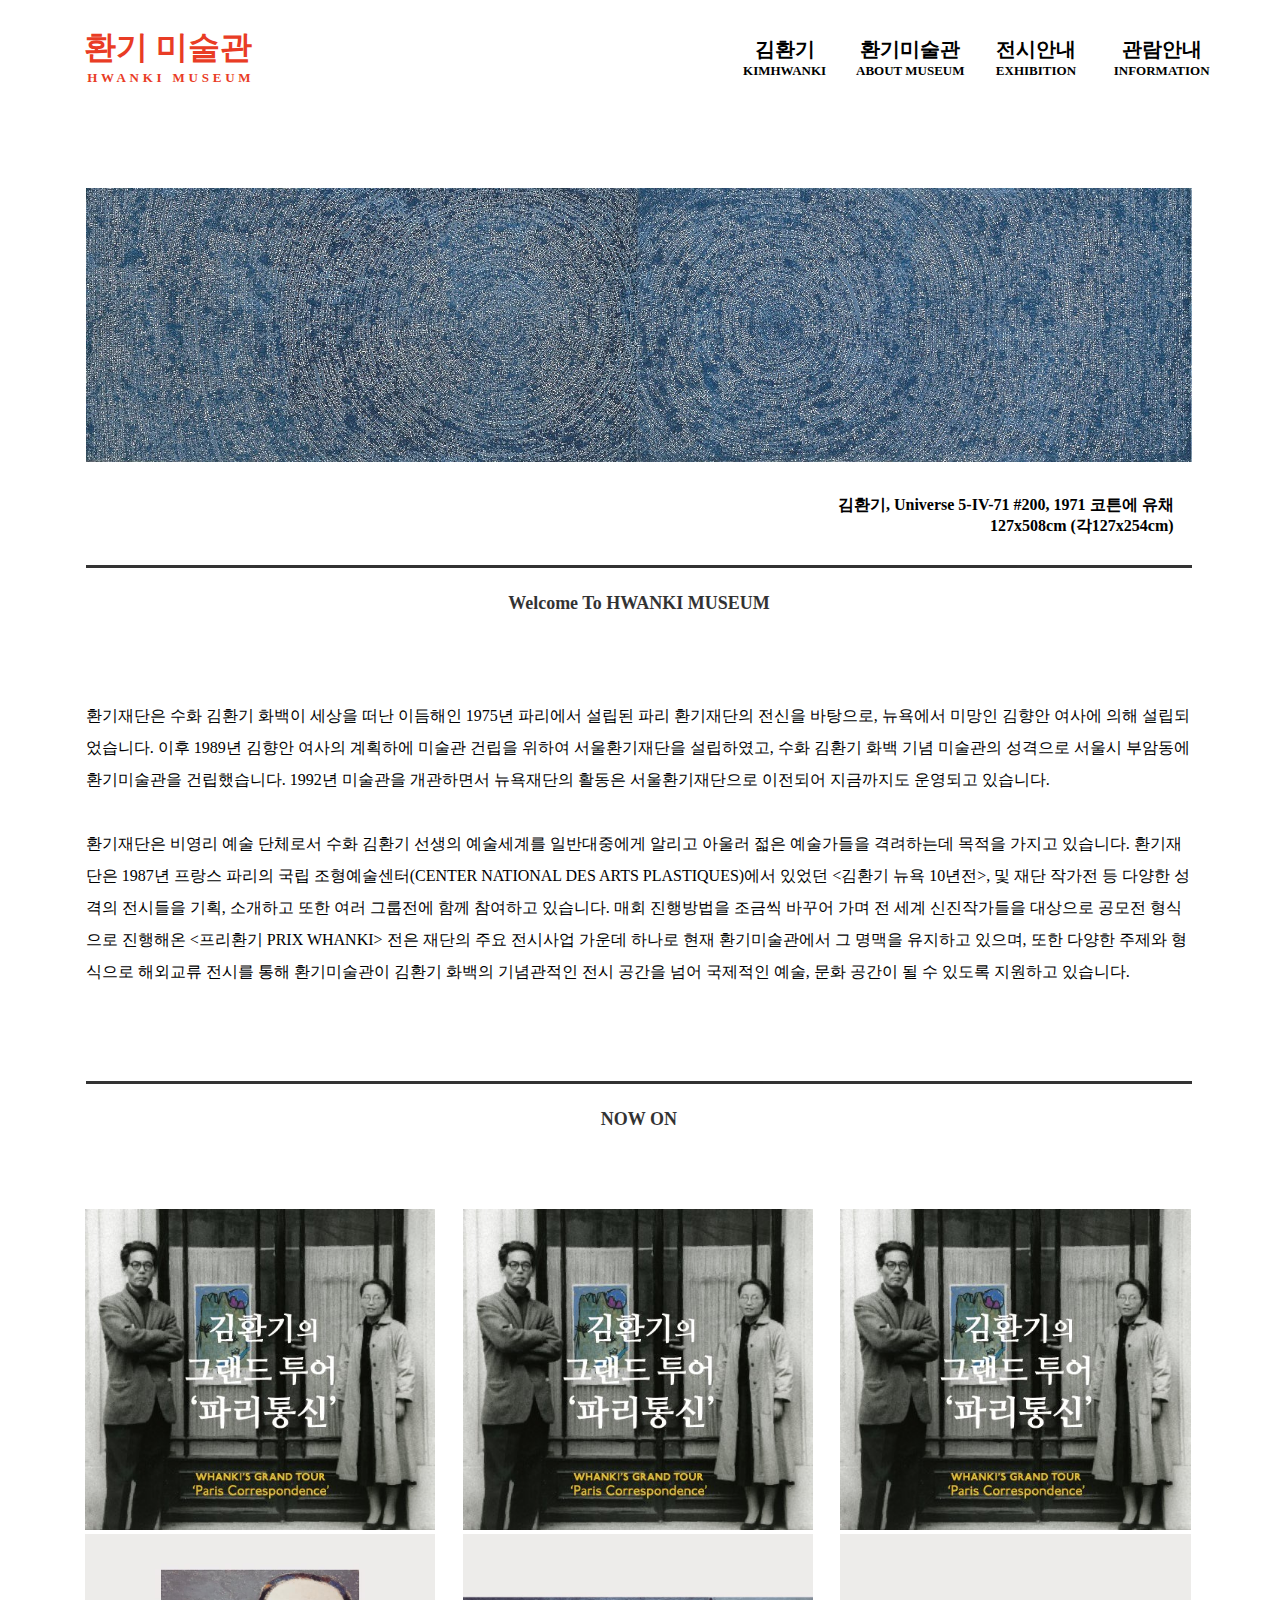
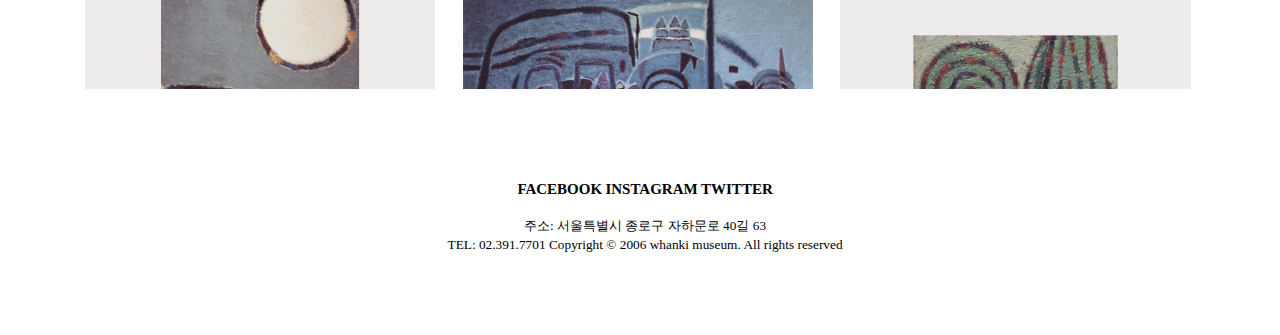
==== homie.html @ d7f0e050 "final add" ====
<!DOCTYPE html>
<html lang="en">
<head>
    <meta charset="UTF-8">
    <meta http-equiv="X-UA-Compatible" content="IE=edge">
    <meta name="viewport" content="width=device-width, initial-scale=1.0">
    <title>HWANKI MUSEUM</title>
    <link type="image/x-icon" rel="shortcut icon" href="logo.jpg">
    <link type="text/css" rel="stylesheet" href="menu.css">
    <style>
           
        section{
            position:relative;
            top:20%;
            width:100%;
            padding-bottom:20%;
        }
        section img#universe{
            position:relative;
            top:0%;
            left:4.5%;
            width:90%;

        }
        p#imgCaption{
            position:relative;
            top:0%;
            left:2%;
            padding:1%;
            width:90%;
            text-align:right;

        }
        section div#welcome{
            position:relative;
            width:90%;
            top:10%;
            left:4.5%;
            color:black;
            border-top:3px solid black;
            text-align:center;
            font-size:18px;  
            padding:2% 0%;
            opacity:80%;

        }
        section p#introduce{
            position:relative;
            top:15%;
            left:4.5%;
            width:90%;
            margin:5% 0%;
            font-size:16px;
            line-height:200%;
            /* border:3px solid red; */
        }
        section p#now{
            position:relative;
            width:90%;
            
            top:20%;
            left:4.5%;
            color:black;
            border-top:3px solid black;
            text-align:center;
            font-size:18px;  
            padding:2% 0% 5% 0%;
            opacity:80%;
        }
        section #mainImage{
            position:relative;
            overflow:hidden;
            
            left:3.5%;
            width:95%;
            height:480px;
            

        }
        section #mainImage div.slide{
            display:inline-block;
            position:relative;
            width:30%;
            margin-left:1%;
            margin-right:1%;
            animation:slide 8s infinite alternate;
            animation-delay:2s;
            z-index:0;

        }
        
        section #mainImage div.slide img{
            width:100%;
            

        }    
        @keyframes slide{
            from{
                top:0%;
                
            }
            to{
                top:-106%;
            }
        }
        
    </style>
</head>
<body>
    <header>
        <h1><a href="homie.html" >환기 미술관<br><div class='en'id='first'>HWANKI MUSEUM</div></a></h1>
        <nav id='top'>
            <ul><b>
                <li class='topM'><a href='m1-1.html'>김환기<br><div class='en'>KIMHWANKI</div></a>
                <ul class='subM' id='sub1'>
                    <li><a href='m1-1.html'>연보</a></li>
                    
                    <li><a href='m1-2.html'>작품세계</a></li>
                </ul>
                </li>
                <li class='topM' ><a href='m2-1.html'>환기미술관<br><div class='en'>ABOUT MUSEUM</div></a>
                <ul class='subM' id='sub2'>
                    <li><a href='m2-1.html'>설립자 메세지</a></li>
                    <li><a href='m2-2.html'>디렉터 메세지</a></li>
                    <li><a href='m2-3.html'>설계자 메세지</a></li>
                    <li><a href='m2-4.html'>미술관 건물안내</a></li>
                </ul>
                </li> 
                <li class='topM' ><a href='m3-1.html'>전시안내<br><div class='en'>EXHIBITION</div></a>
                <ul class='subM' id='sub3'>
                    <li><a href='m3-1.html'>현재전시</a></li>
                    <li><a href='m3-2.html'>지난전시</a></li>
                </ul>
                </li>
                <li class='topM'><a href='m4.html' class='menuLink'>관람안내<br><div class='en'>INFORMATION</div></a></li></b>
            </ul>
        <nav>
    </header>
    <section>
        <img src="우주.jpg" id='universe'>
        <p id='imgCaption'><b>
            김환기, Universe 5-IV-71 #200, 1971 코튼에 유채<br>
            127x508cm (각127x254cm)</b>
        </p>
        <div id='welcome'>
            <b>Welcome To HWANKI MUSEUM</b>
        </div>
        <p id='introduce'>
           
            환기재단은 수화 김환기 화백이 세상을 떠난 이듬해인 1975년 파리에서 설립된 파리 환기재단의 전신을 바탕으로, 뉴욕에서 미망인 김향안 여사에 의해 설립되었습니다. 
            이후 1989년 김향안 여사의 계획하에 미술관 건립을 위하여 서울환기재단을 설립하였고, 수화 김환기 화백 기념 미술관의 성격으로 서울시 부암동에 환기미술관을 건립했습니다. 
            1992년 미술관을 개관하면서 뉴욕재단의 활동은 서울환기재단으로 이전되어 지금까지도 운영되고 있습니다.
            <br><br>
            환기재단은 비영리 예술 단체로서 수화 김환기 선생의 예술세계를 일반대중에게 알리고 아울러 젋은 예술가들을 격려하는데 목적을 가지고 있습니다. 
            환기재단은 1987년 프랑스 파리의 국립 조형예술센터(CENTER NATIONAL DES ARTS PLASTIQUES)에서 있었던 <김환기 뉴욕 10년전>, 및 재단 작가전 등 
            다양한 성격의 전시들을 기획, 소개하고 또한 여러 그룹전에 함께 참여하고 있습니다. 매회 진행방법을 조금씩 바꾸어 가며 전 세계 신진작가들을 대상으로 
            공모전 형식으로 진행해온 <프리환기 PRIX WHANKI> 전은 재단의 주요 전시사업 가운데 하나로 현재 환기미술관에서 그 명맥을 유지하고 있으며, 또한 다양한 주제와 형식으로 
            해외교류 전시를 통해 환기미술관이 김환기 화백의 기념관적인 전시 공간을 넘어 국제적인 예술, 문화 공간이 될 수 있도록 지원하고 있습니다. 
            <br><br>
            
        </p>
        <p id='now'><b>NOW ON</b> </p>
        <div id='mainImage'>
            <div class='slide'><img src="현재전시.jpg"><img src="paris2.jpg"></div>
            <div class='slide'><img src="현재전시.jpg"><img src="paris1.jpg"></div>
            <div class='slide'><img src="현재전시.jpg"><img src="paris3.jpg"></div>
         </div>
         
        
    </section>
    <footer>
        <small> 
        <b><a href="https://www.facebook.com/whankimuseum" class='otherSite' target="_blank">FACEBOOK</a>
        <a href="https://www.instagram.com/whankimuseum/" class='otherSite' target="_blank">INSTAGRAM</a>
        <a href="https://twitter.com/whankimuseum" class='otherSite' target="_blank">TWITTER</a></b>
        <br><br>
        주소: 서울특별시 종로구 자하문로 40길 63<br>
        TEL: 02.391.7701
        Copyright &copy; 2006 whanki museum. All rights reserved
        </small>
    </footer>
</body>
</html>
---- menu.css ----
@charset "UTF-8";

html, body {
    width: 98%;
    height: 100%;
    margin-left:1.2%;
}

header {
    position: fixed;
    top: 0%;
    margin: 0px;
    padding-left: 4.2%;
    width: 94%;
    height: 10%;
    float: left;
    background-color:white;
    z-index: 1;
}

header h1 {
    position: absolute;
    width: 30%;
    top: 5%;
    color: hsl(7, 82%, 53%);
}
header h1 a{
    text-decoration:none;
    color: hsl(7, 82%, 53%);
}

header nav {
    position: absolute;
    left: 55%;
    top: 40%;
    width: 40%;
}

.en {
    font-size: 13px;
}

.en#first {
    letter-spacing: 0.1cm;
    margin-left:3px;
}

nav ul {
    list-style-type: none;
    margin: 0px;
    padding: 0px;
}

nav ul li {
    float: left;
    color: black;
    font-size: 20px;
    text-align: center;
    width: 25%;
}

.menuLink, .topM a, .subM a {
    color: black;
    text-decoration: none;
}

.topM a:hover, .menuLink:hover {
    color: hsl(7, 82%, 53%);
}

.subM {
    
    display: none;
    height: 100%;
    z-index: 1;
}

.subM#sub1 {
    position: relative;
    left:-3%;
    width: 200px;
}

.subM#sub2 {
    position: relative;
    left:-3%;
    width: 200px;
}

.subM#sub3 {
    position: relative;
    left:-3%;
    width: 200px;
}

.subM li {
    position: relative;
    display: block;
    width: 100%;
    padding-top: 5px;
    padding-bottom: 5px;
    font-size: 17px;
    text-align: center;
    background-color: white;
    z-index: 2;
}

.topM:hover .subM {
    display: block;
}

.subM:hover {
    display: block;
}
footer{
    position:relative;
    top:160%;
    text-align:center;
    padding:2% 0%;
}
a.otherSite{
    text-decoration:none;
    color:black;
    font-size:15px;
}
a.otherSite:hover{
    color:hsl(7, 82%, 53%);
}
footer {
    position:relative;
    top:0%;
    bottom:0%;
}
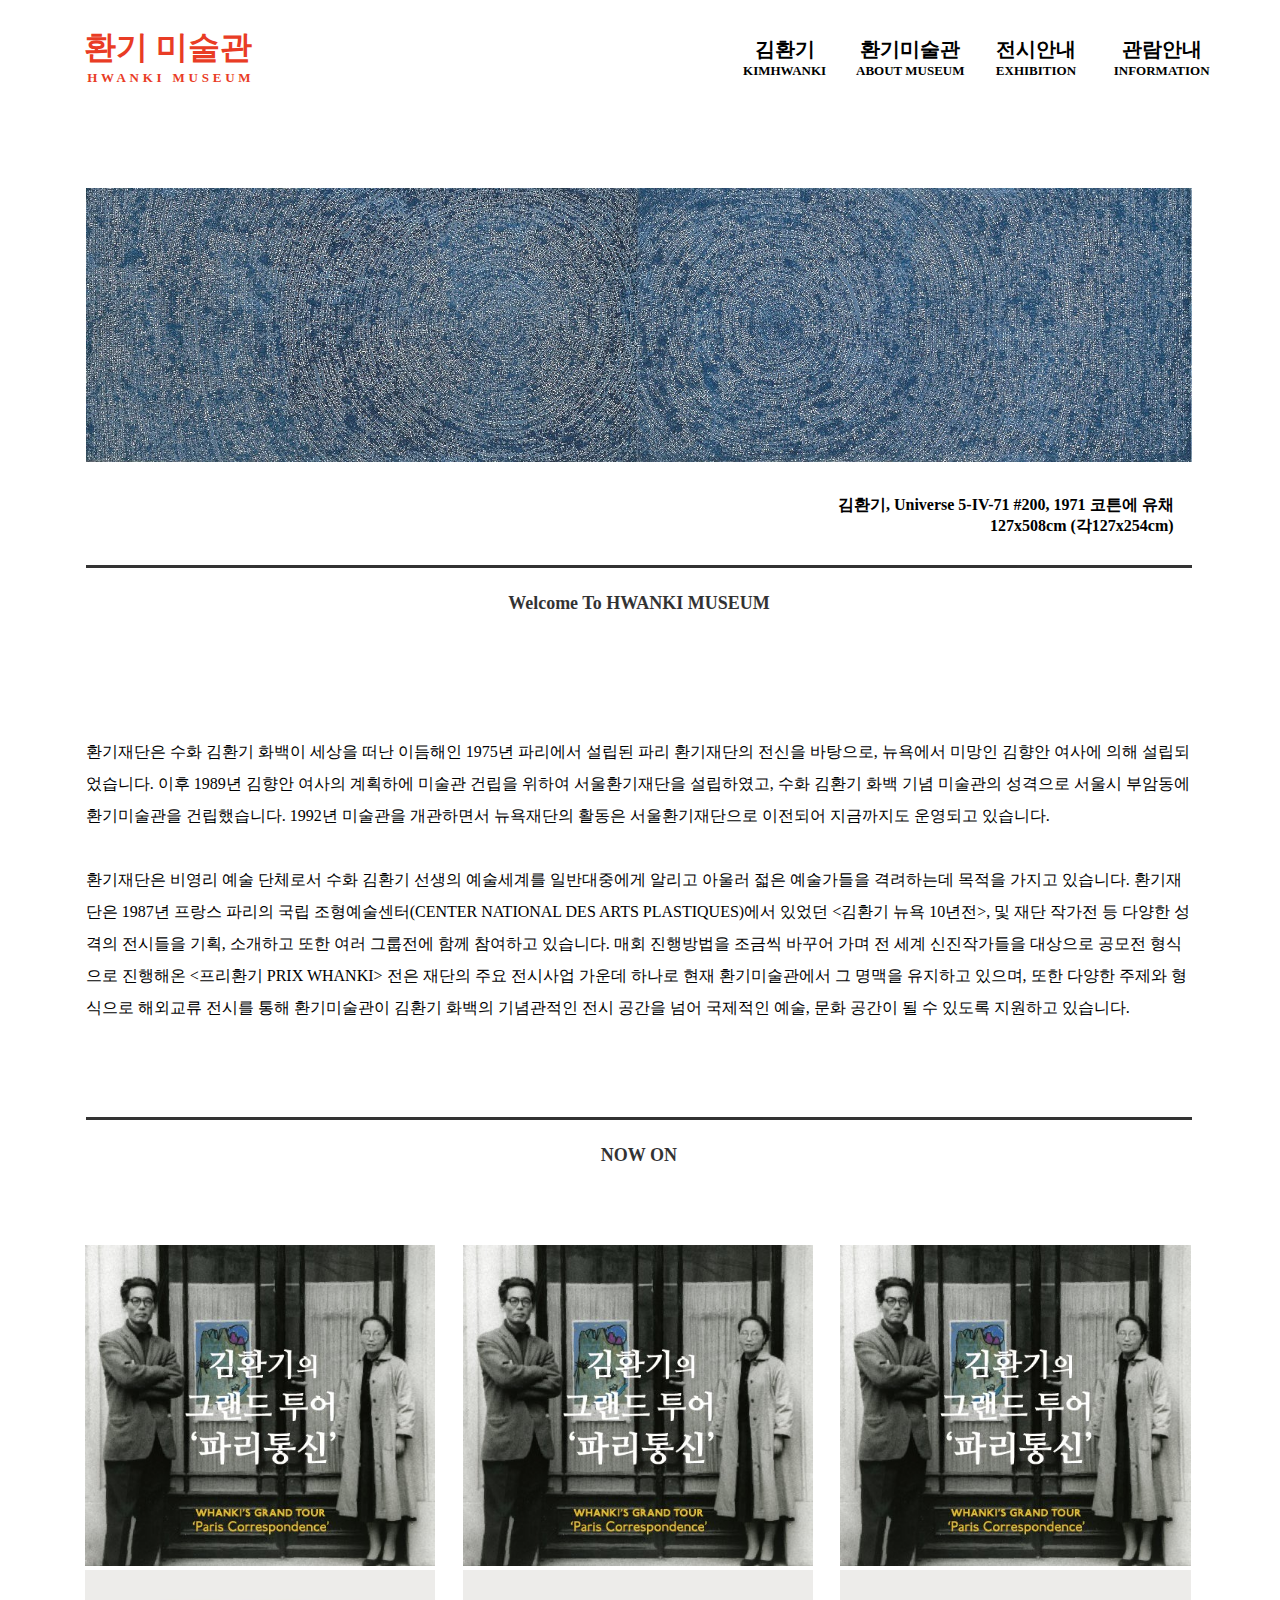
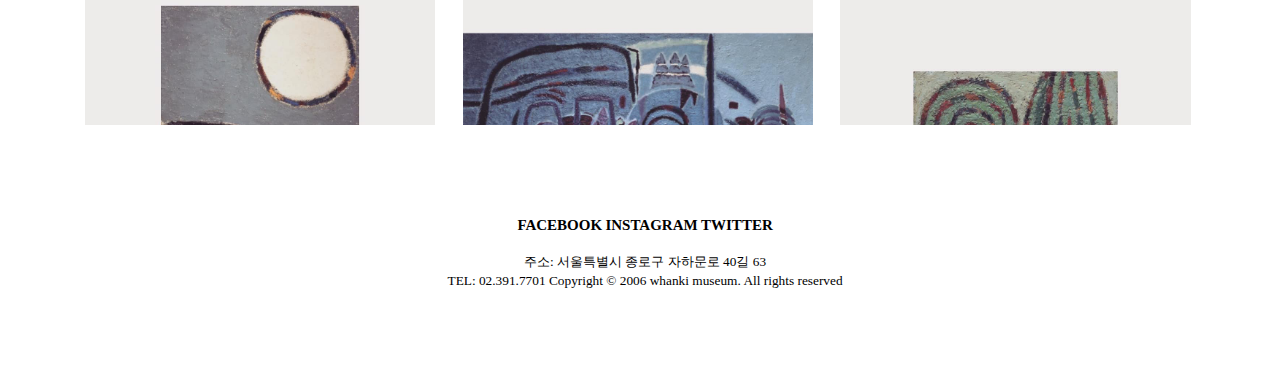
==== commit 1f29531d: "Update homie.html" ====
--- a/homie.html
+++ b/homie.html
@@ -144,7 +144,7 @@
         </p>
         <div id='welcome'>
             <b>Welcome To HWANKI MUSEUM</b>
-        </div>
+        </div><br><br>
         <p id='introduce'>
            
             환기재단은 수화 김환기 화백이 세상을 떠난 이듬해인 1975년 파리에서 설립된 파리 환기재단의 전신을 바탕으로, 뉴욕에서 미망인 김향안 여사에 의해 설립되었습니다. 
@@ -180,4 +180,4 @@
         </small>
     </footer>
 </body>
-</html>+</html>
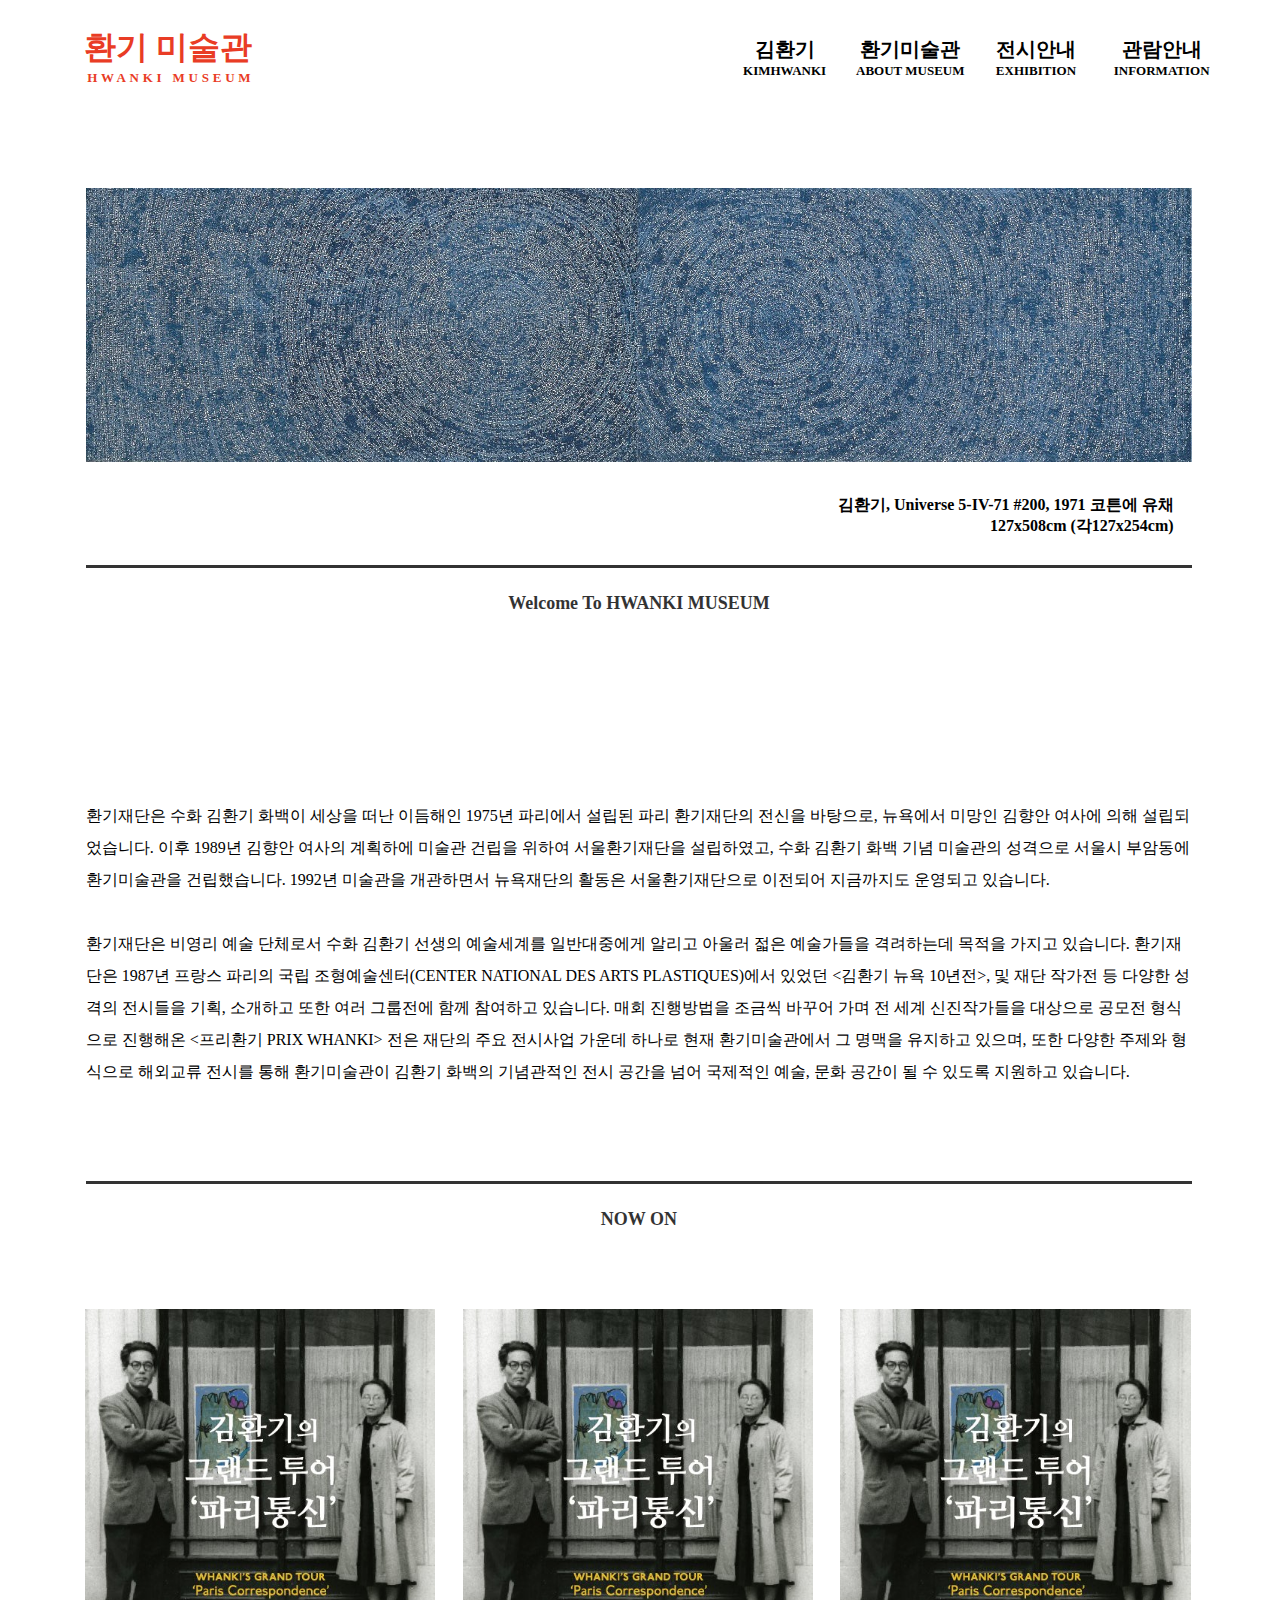
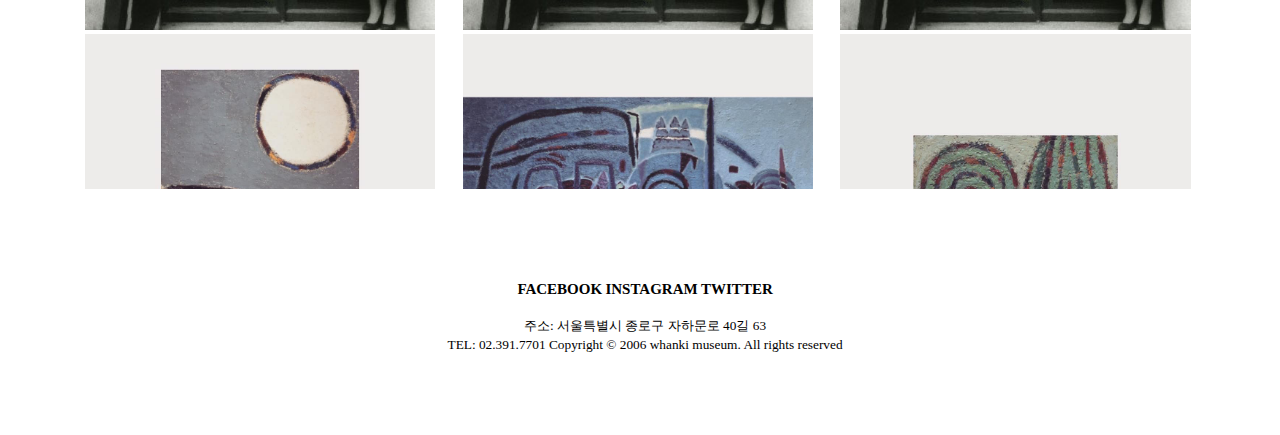
==== commit 25d89677: "Update homie.html" ====
--- a/homie.html
+++ b/homie.html
@@ -146,7 +146,7 @@
             <b>Welcome To HWANKI MUSEUM</b>
         </div><br><br>
         <p id='introduce'>
-           
+            <br><br>
             환기재단은 수화 김환기 화백이 세상을 떠난 이듬해인 1975년 파리에서 설립된 파리 환기재단의 전신을 바탕으로, 뉴욕에서 미망인 김향안 여사에 의해 설립되었습니다. 
             이후 1989년 김향안 여사의 계획하에 미술관 건립을 위하여 서울환기재단을 설립하였고, 수화 김환기 화백 기념 미술관의 성격으로 서울시 부암동에 환기미술관을 건립했습니다. 
             1992년 미술관을 개관하면서 뉴욕재단의 활동은 서울환기재단으로 이전되어 지금까지도 운영되고 있습니다.
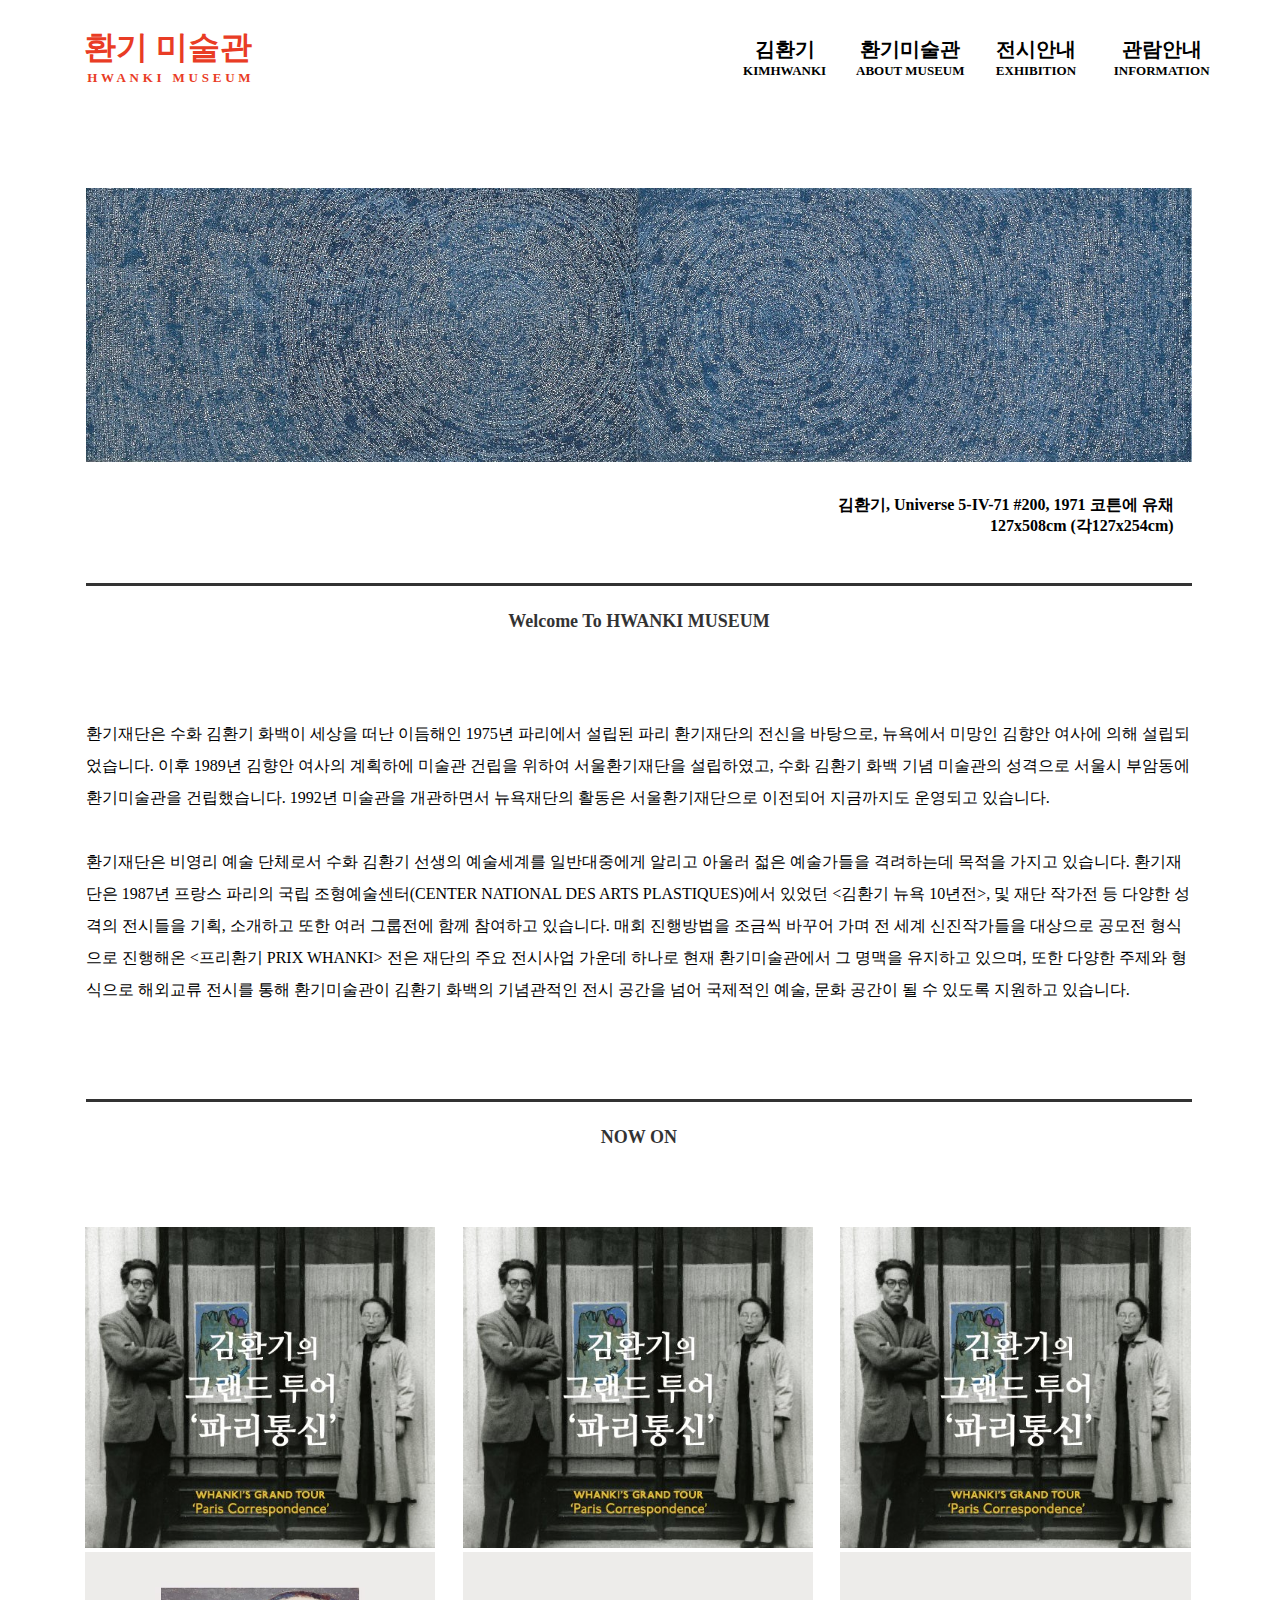
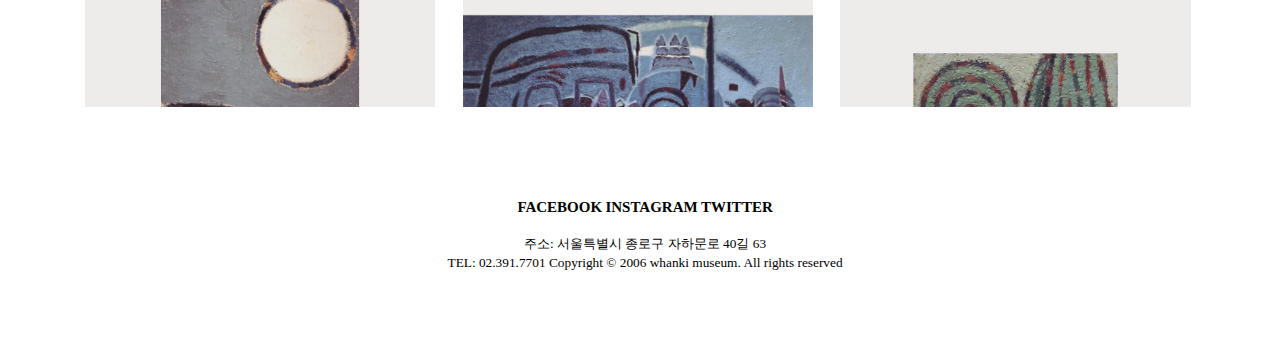
==== commit eb9a8b20: "Update homie.html" ====
--- a/homie.html
+++ b/homie.html
@@ -140,13 +140,13 @@
         <img src="우주.jpg" id='universe'>
         <p id='imgCaption'><b>
             김환기, Universe 5-IV-71 #200, 1971 코튼에 유채<br>
-            127x508cm (각127x254cm)</b>
+            127x508cm (각127x254cm)</b><br><br>
         </p>
         <div id='welcome'>
             <b>Welcome To HWANKI MUSEUM</b>
-        </div><br><br>
+        </div>
         <p id='introduce'>
-            <br><br>
+            
             환기재단은 수화 김환기 화백이 세상을 떠난 이듬해인 1975년 파리에서 설립된 파리 환기재단의 전신을 바탕으로, 뉴욕에서 미망인 김향안 여사에 의해 설립되었습니다. 
             이후 1989년 김향안 여사의 계획하에 미술관 건립을 위하여 서울환기재단을 설립하였고, 수화 김환기 화백 기념 미술관의 성격으로 서울시 부암동에 환기미술관을 건립했습니다. 
             1992년 미술관을 개관하면서 뉴욕재단의 활동은 서울환기재단으로 이전되어 지금까지도 운영되고 있습니다.
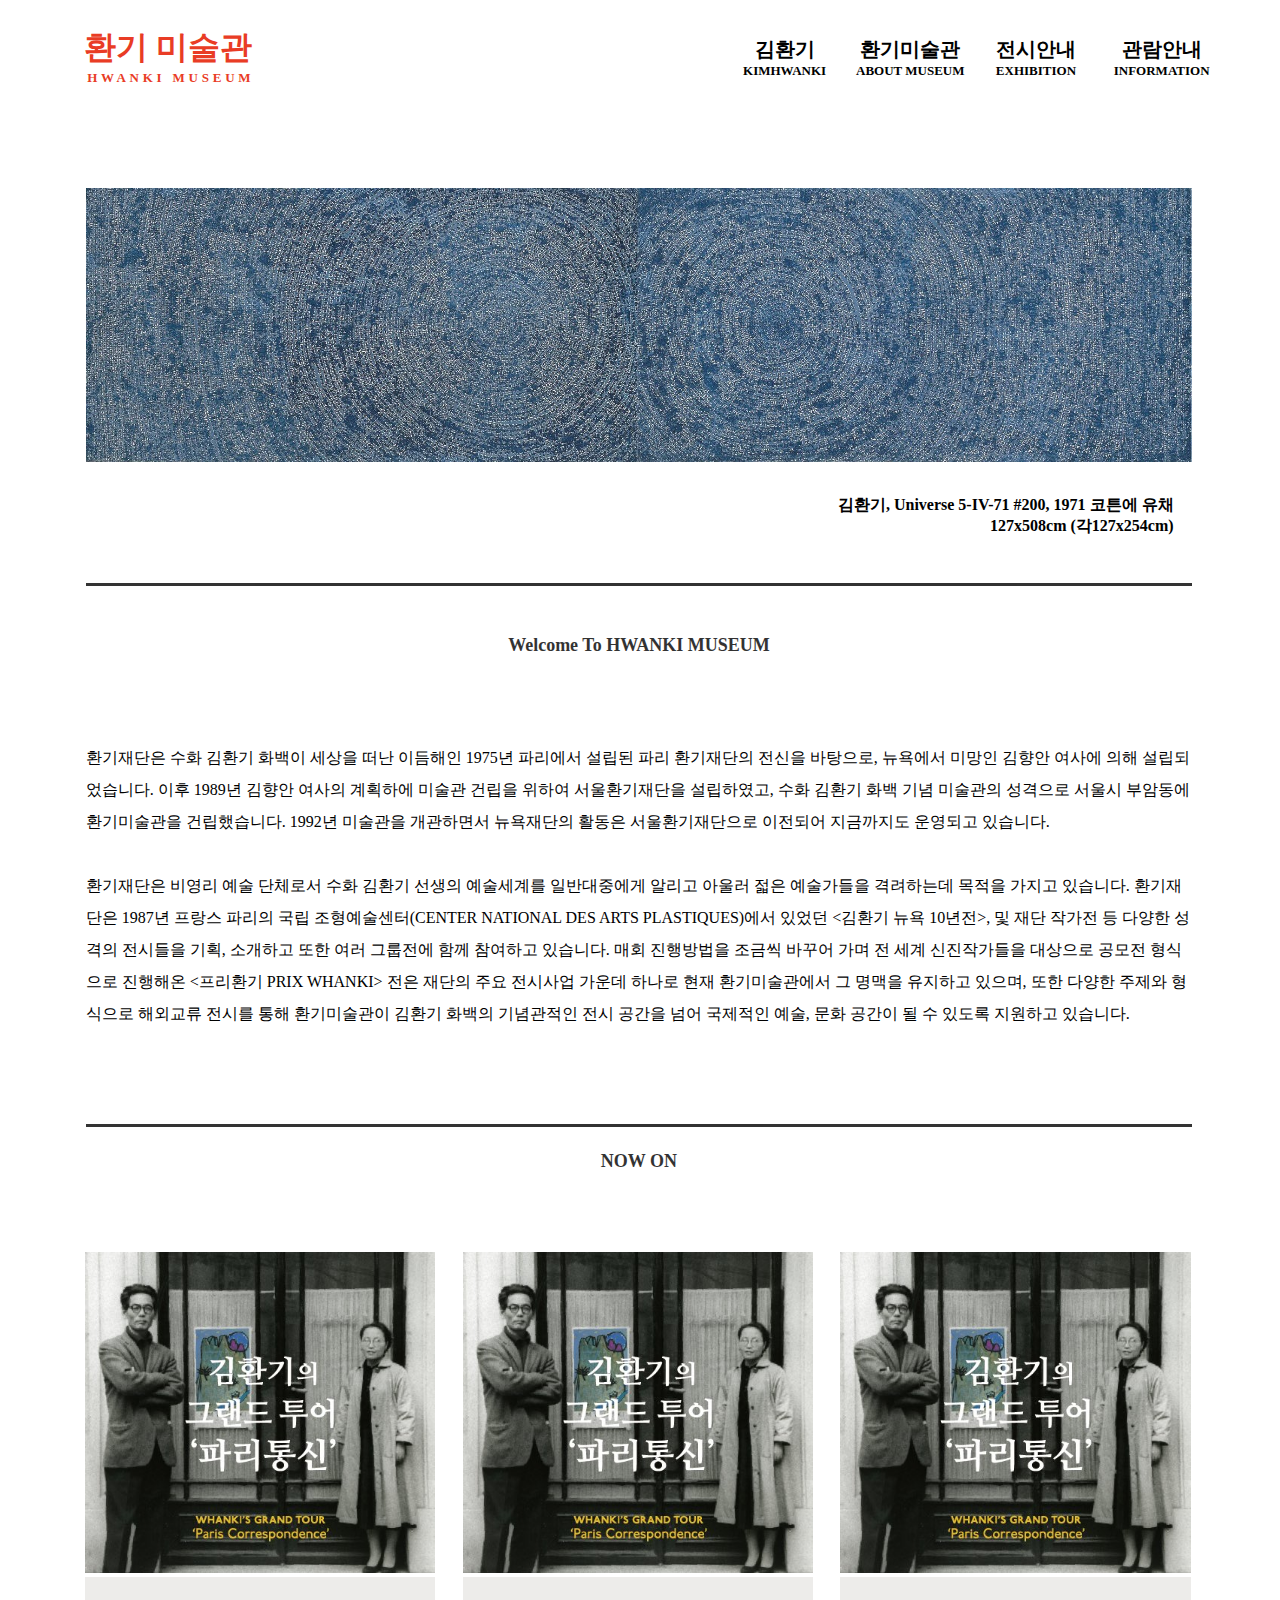
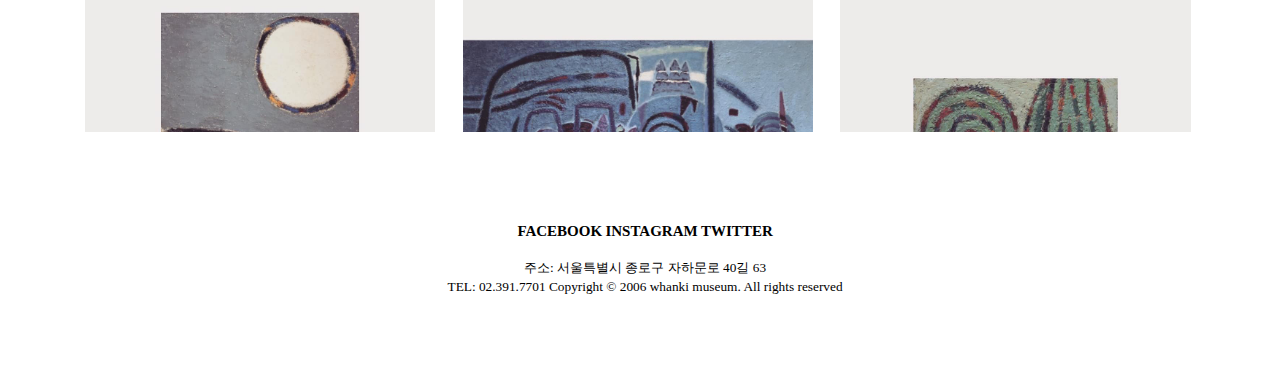
==== commit e92c8687: "Update homie.html" ====
--- a/homie.html
+++ b/homie.html
@@ -40,7 +40,7 @@
             border-top:3px solid black;
             text-align:center;
             font-size:18px;  
-            padding:2% 0%;
+            padding:4% 0% 2% 0%;
             opacity:80%;
 
         }
@@ -146,7 +146,6 @@
             <b>Welcome To HWANKI MUSEUM</b>
         </div>
         <p id='introduce'>
-            
             환기재단은 수화 김환기 화백이 세상을 떠난 이듬해인 1975년 파리에서 설립된 파리 환기재단의 전신을 바탕으로, 뉴욕에서 미망인 김향안 여사에 의해 설립되었습니다. 
             이후 1989년 김향안 여사의 계획하에 미술관 건립을 위하여 서울환기재단을 설립하였고, 수화 김환기 화백 기념 미술관의 성격으로 서울시 부암동에 환기미술관을 건립했습니다. 
             1992년 미술관을 개관하면서 뉴욕재단의 활동은 서울환기재단으로 이전되어 지금까지도 운영되고 있습니다.
@@ -157,7 +156,6 @@
             공모전 형식으로 진행해온 <프리환기 PRIX WHANKI> 전은 재단의 주요 전시사업 가운데 하나로 현재 환기미술관에서 그 명맥을 유지하고 있으며, 또한 다양한 주제와 형식으로 
             해외교류 전시를 통해 환기미술관이 김환기 화백의 기념관적인 전시 공간을 넘어 국제적인 예술, 문화 공간이 될 수 있도록 지원하고 있습니다. 
             <br><br>
-            
         </p>
         <p id='now'><b>NOW ON</b> </p>
         <div id='mainImage'>
@@ -165,8 +163,6 @@
             <div class='slide'><img src="현재전시.jpg"><img src="paris1.jpg"></div>
             <div class='slide'><img src="현재전시.jpg"><img src="paris3.jpg"></div>
          </div>
-         
-        
     </section>
     <footer>
         <small> 
